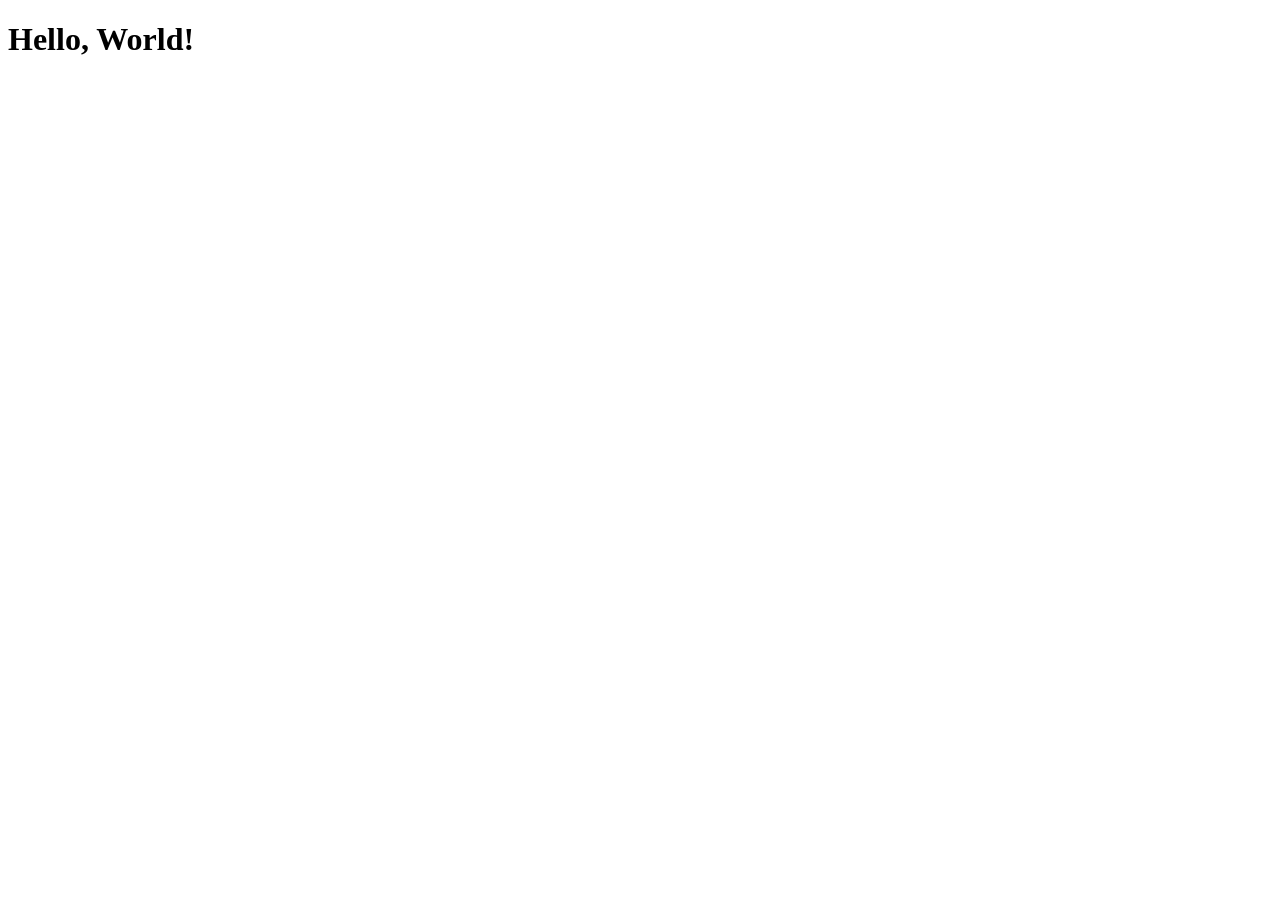
==== index.html @ e4ac460e "Initial commit" ====
<!DOCTYPE html>
<html lang="en">
<head>
    <meta charset="UTF-8">
    <meta name="viewport" content="width=device-width, initial-scale=1.0">
    <title>Document</title>
</head>
<body>
    <h1>Hello, World!</h1>
    
</body>
</html>
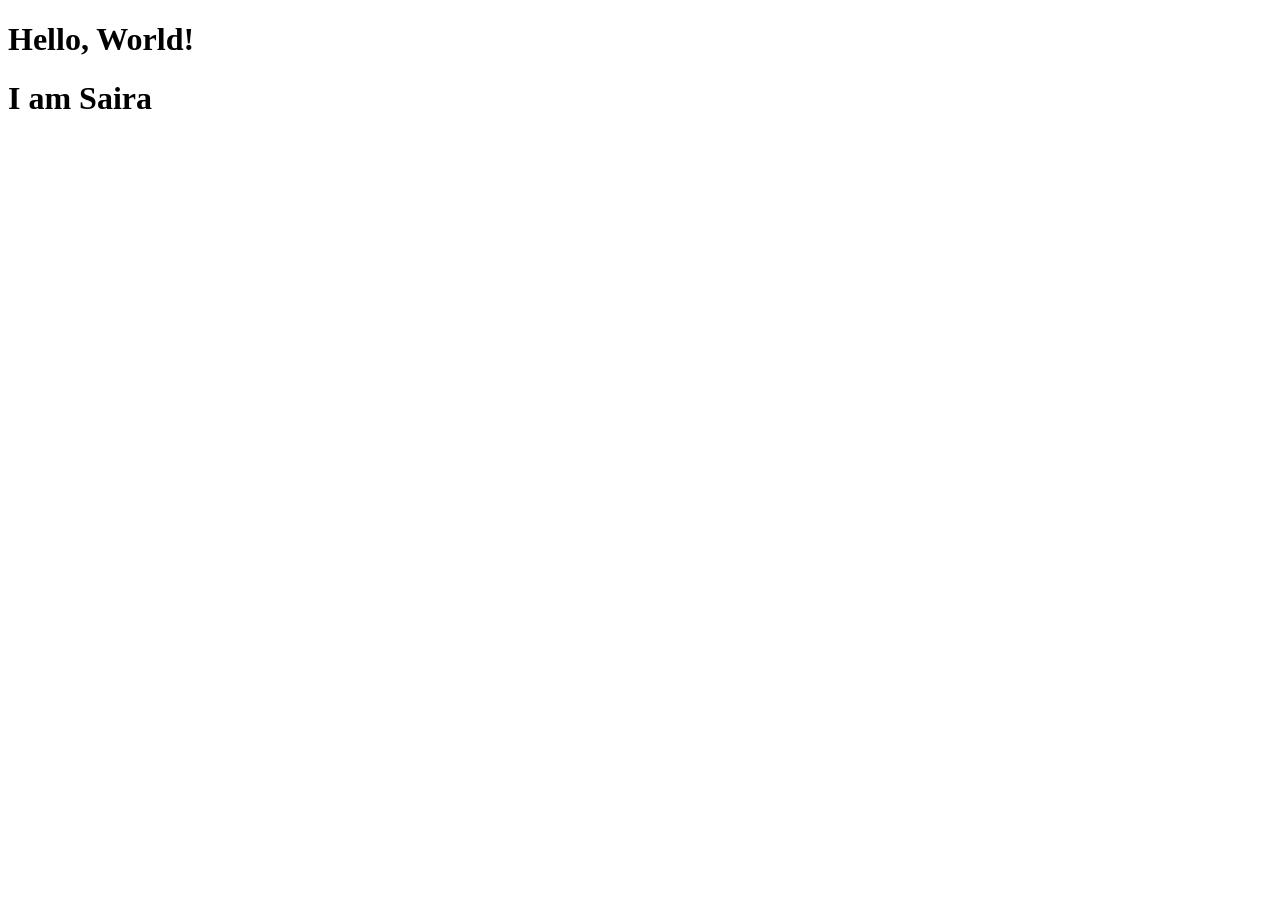
==== commit bd400d9f: "added an element on index.html" ====
--- a/index.html
+++ b/index.html
@@ -7,6 +7,7 @@
 </head>
 <body>
     <h1>Hello, World!</h1>
+    <h1>I am Saira</h1>
     
 </body>
 </html>
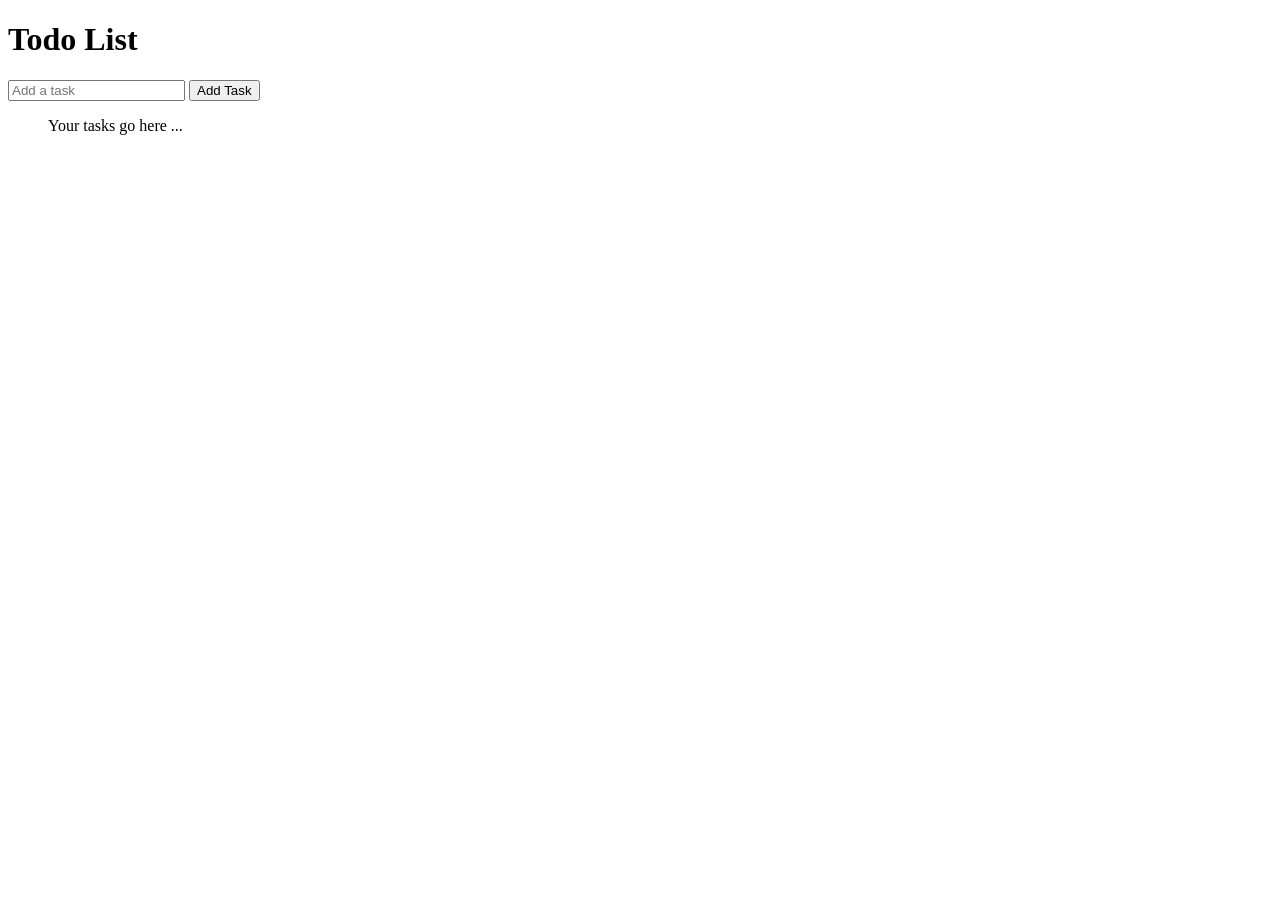
==== commit 94e835e5: "Repository changes" ====
--- a/index.html
+++ b/index.html
@@ -6,8 +6,92 @@
     <title>Document</title>
 </head>
 <body>
-    <h1>Hello, World!</h1>
-    <h1>I am Saira</h1>
+
+    <h1>Todo List</h1>
+    <input type="text"
+    id="taskInput"
+    placeholder="Add a task"
+    />
     
+    <button onclick="addTask()">Add Task</button>
+    <ul id="taskList">Your tasks go here ...</ul>
+
+    <script>
+function getTaskText() {
+   const input = document.getElementById('taskInput');
+   const text = input.value.trim();
+
+   console.log("The input value is: " + input.value);
+   return text;
+}
+function addTask(){
+    const taskText = getTaskText();
+    addTaskItem(taskText);
+}
+function addTaskItem(taskItemText){
+    const li = document.createElement("li");
+    const taskSpan = document.createElement("span");
+    taskSpan.textContent = taskItemText;
+    li.appendChild(taskSpan);
+
+    document.getElementById("taskList").appendChild(li);
+
+     const doneBtn = createDoneButton(li);
+    li.appendChild(doneBtn);
+      const editBtn = createEditBtn(li, taskSpan);
+        li.appendChild(editBtn);
+        const deleteBtn = createDeleteBtn(li, taskSpan);
+        li.appendChild(deleteBtn);
+
+
+}
+    function createDoneButton(li){
+    const doneBtn = document.createElement("button");
+     doneBtn.textContent = "Done";
+
+     doneBtn.onclick = () => {
+        console.log(li);
+        li.classList.add("done");
+        const buttons = li.querySelectorAll("button");
+
+        buttons.forEach(btn => {
+            btn.disabled = true;
+        });
+        console.log("Task Completed: " + li.textContent + " at " + new Date());
+     };
+     return doneBtn;
+}
+ function createEditBtn(li,taskSpan){
+        const editBtn = document.createElement("button");
+        editBtn.textContent = "Edit";
+        editBtn.style.marginLeft = "8px"; 
+        editBtn.onclick = () => handleEdit(li);
+        return editBtn;   
+        }
+        function handleEdit(li){
+        const currentText = li.firstChild.textContent.trim();
+        const newText = prompt("Edit task", currentText);
+        if (newText !== null && newText.trim() !== "") {
+            li.firstChild.textContent = newText.trim();
+            alert("Updated Task");
+        }else{
+            alert("No changes made"); 
+        }
+    }
+       function createDeleteBtn(li,taskSpan){
+        const deleteBtn = document.createElement("button");
+        deleteBtn.textContent = "Delete";
+        deleteBtn.style.marginLeft = "8px"; 
+        deleteBtn.onclick = () => handleDeleteClick(li);
+        return deleteBtn;   
+        }
+        function handleDeleteClick(li){
+            li.remove();
+            alert("task deleted");
+            }
+
+
+    </script>
+
 </body>
 </html>
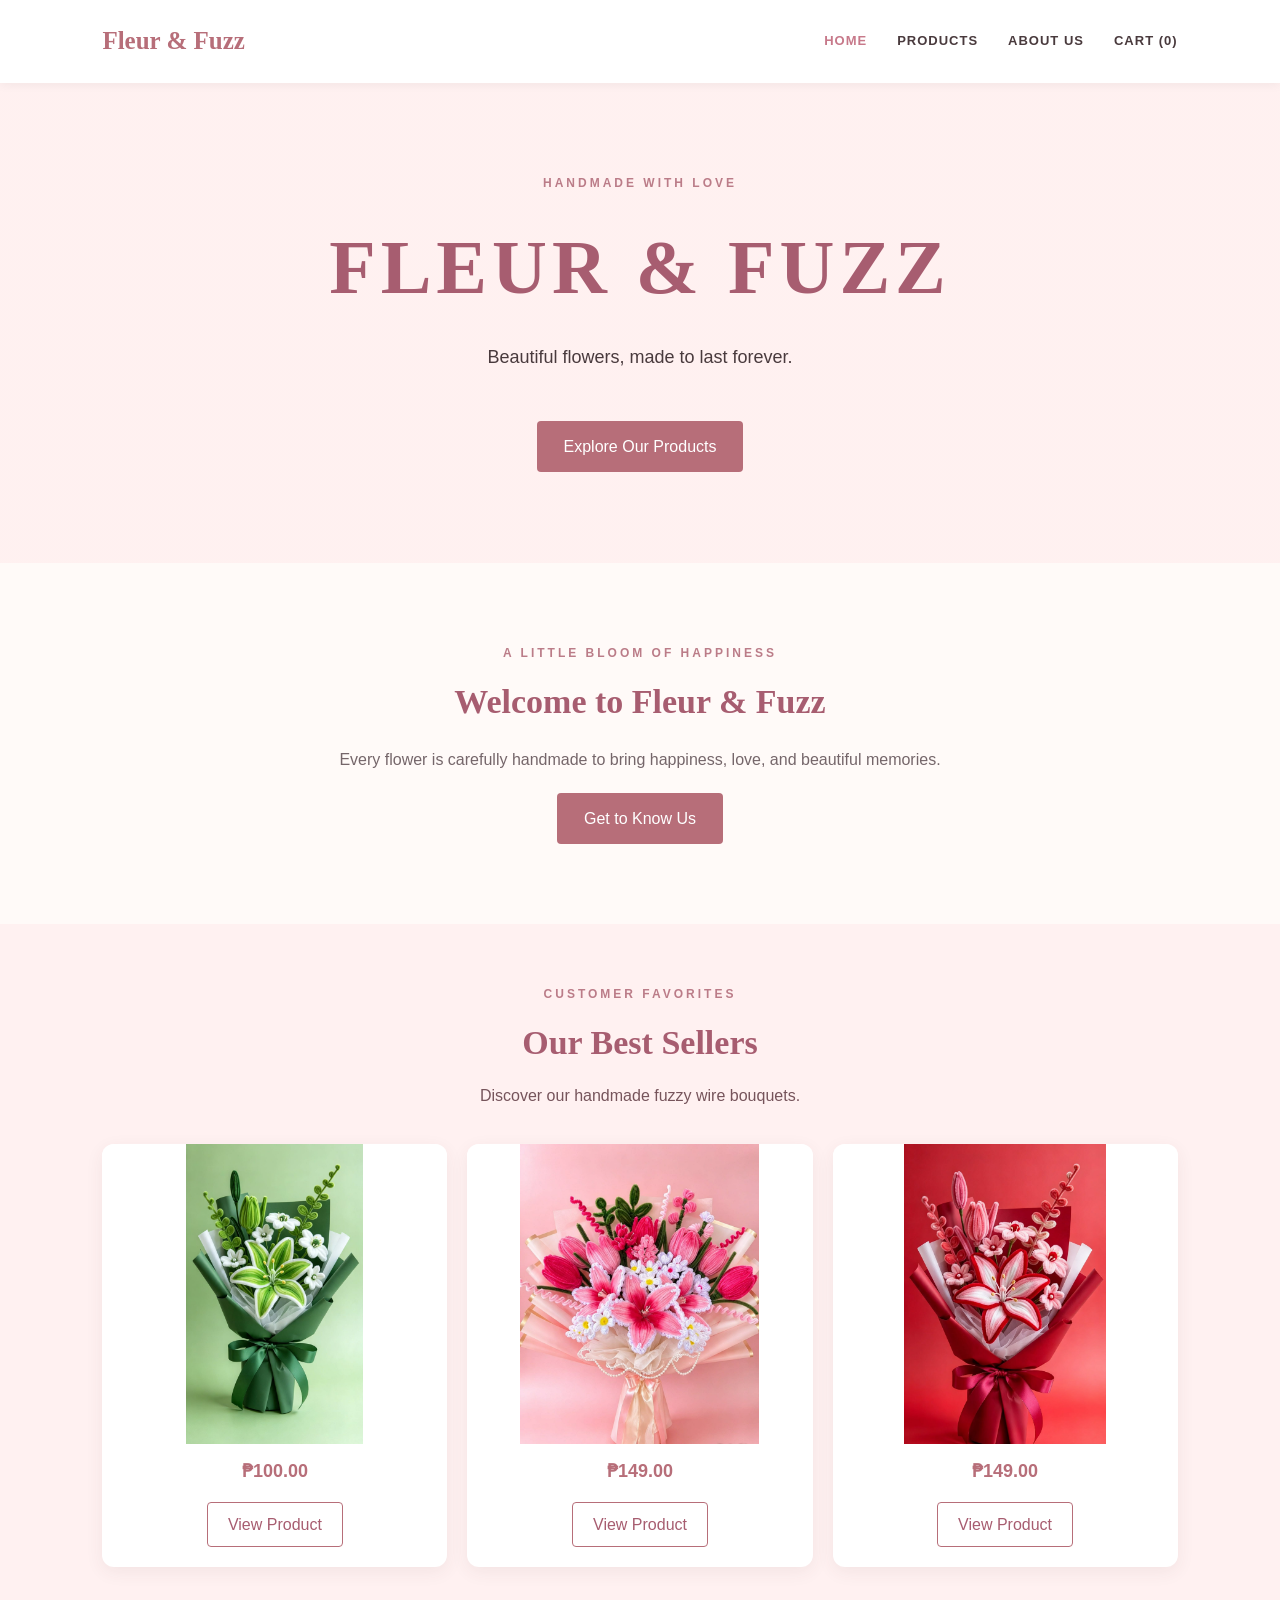
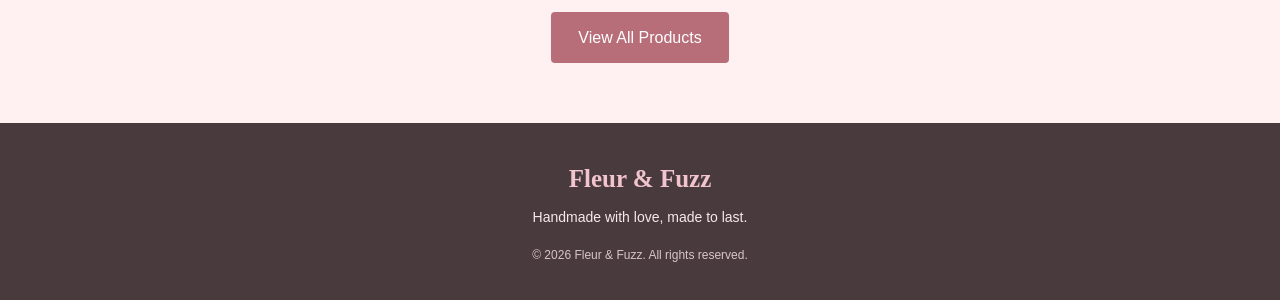
==== commit 6a838512: "Added Website" ====
--- a/index.html
+++ b/index.html
@@ -3,95 +3,116 @@
 <head>
     <meta charset="UTF-8">
     <meta name="viewport" content="width=device-width, initial-scale=1.0">
-    <title>Document</title>
+    <title>Fleur & Fuzz | Home</title>
+    <link rel="stylesheet" href="style.css">
 </head>
 <body>
 
-    <h1>Todo List</h1>
-    <input type="text"
-    id="taskInput"
-    placeholder="Add a task"
-    />
-    
-    <button onclick="addTask()">Add Task</button>
-    <ul id="taskList">Your tasks go here ...</ul>
+    <!-- Navigation Bar -->
+    <nav class="navbar">
+        <a href="index.html" class="logo">Fleur & Fuzz</a>
 
-    <script>
-function getTaskText() {
-   const input = document.getElementById('taskInput');
-   const text = input.value.trim();
+        <div class="nav-links">
+            <a href="index.html" class="active">HOME</a>
+            <a href="products.html">PRODUCTS</a>
+            <a href="about.html">ABOUT US</a>
+             <a href="cart.html">CART (<span class="cart-count">0</span>)</a>
+        </div>
+    </nav>
 
-   console.log("The input value is: " + input.value);
-   return text;
-}
-function addTask(){
-    const taskText = getTaskText();
-    addTaskItem(taskText);
-}
-function addTaskItem(taskItemText){
-    const li = document.createElement("li");
-    const taskSpan = document.createElement("span");
-    taskSpan.textContent = taskItemText;
-    li.appendChild(taskSpan);
+    <!-- Home Header -->
+    <header class="hero">
+        <div class="hero-content">
+            <p class="subtitle">HANDMADE WITH LOVE</p>
+            <h1>FLEUR & FUZZ</h1>
+            <p>Beautiful flowers, made to last forever.</p>
+            <a href="products.html" class="btn">
+                Explore Our Products
+            </a>
+        </div>
+    </header>
 
-    document.getElementById("taskList").appendChild(li);
+    <!-- Welcome Section -->
+    <section class="welcome">
+        <p class="subtitle">A LITTLE BLOOM OF HAPPINESS</p>
+        <h2>Welcome to Fleur & Fuzz</h2>
 
-     const doneBtn = createDoneButton(li);
-    li.appendChild(doneBtn);
-      const editBtn = createEditBtn(li, taskSpan);
-        li.appendChild(editBtn);
-        const deleteBtn = createDeleteBtn(li, taskSpan);
-        li.appendChild(deleteBtn);
+        <p>
+            Every flower is carefully handmade to bring happiness,
+            love, and beautiful memories.
+        </p>
 
+        <a href="about.html" class="btn">Get to Know Us</a>
+    </section>
 
-}
-    function createDoneButton(li){
-    const doneBtn = document.createElement("button");
-     doneBtn.textContent = "Done";
+    <!-- Best Sellers -->
+    <section class="best-sellers">
+        <p class="subtitle">CUSTOMER FAVORITES</p>
+        <h2>Our Best Sellers</h2>
 
-     doneBtn.onclick = () => {
-        console.log(li);
-        li.classList.add("done");
-        const buttons = li.querySelectorAll("button");
+        <p class="section-description">
+            Discover our handmade fuzzy wire bouquets.
+        </p>
 
-        buttons.forEach(btn => {
-            btn.disabled = true;
-        });
-        console.log("Task Completed: " + li.textContent + " at " + new Date());
-     };
-     return doneBtn;
-}
- function createEditBtn(li,taskSpan){
-        const editBtn = document.createElement("button");
-        editBtn.textContent = "Edit";
-        editBtn.style.marginLeft = "8px"; 
-        editBtn.onclick = () => handleEdit(li);
-        return editBtn;   
-        }
-        function handleEdit(li){
-        const currentText = li.firstChild.textContent.trim();
-        const newText = prompt("Edit task", currentText);
-        if (newText !== null && newText.trim() !== "") {
-            li.firstChild.textContent = newText.trim();
-            alert("Updated Task");
-        }else{
-            alert("No changes made"); 
-        }
-    }
-       function createDeleteBtn(li,taskSpan){
-        const deleteBtn = document.createElement("button");
-        deleteBtn.textContent = "Delete";
-        deleteBtn.style.marginLeft = "8px"; 
-        deleteBtn.onclick = () => handleDeleteClick(li);
-        return deleteBtn;   
-        }
-        function handleDeleteClick(li){
-            li.remove();
-            alert("task deleted");
-            }
+        <div class="product-container">
 
+            <div class="product-card">
+                <img
+                    src="images/biggreen.jpg" alt="Big Green Bouquet">
+                    
 
-    </script>
+               
+                
+                <p class="price">₱100.00</p>
+
+                <a href="products.html" class="product-btn">
+                    View Product
+                </a>
+            </div>
+
+            <div class="product-card">
+                <img
+                    src="images/bigpink.jpg"  alt="Big Pink Bouquet">
+                   
+
+                
+                
+                <p class="price">₱149.00</p>
+
+                <a href="products.html" class="product-btn">
+                    View Product
+                </a>
+            </div>
+
+            <div class="product-card">
+                <img
+                    src="images/bigred.jpg"   alt="Big Red Bouquet">
+                    
+
+                
+                
+                <p class="price">₱149.00</p>
+
+                <a href="products.html" class="product-btn">
+                    View Product
+                </a>
+            </div>
+
+        </div>
+
+        <a href="products.html" class="btn">
+            View All Products
+        </a>
+    </section>
+
+    <!-- Footer -->
+    <footer>
+        <h3>Fleur & Fuzz</h3>
+        <p>Handmade with love, made to last.</p>
+        <p class="copyright">
+            © 2026 Fleur & Fuzz. All rights reserved.
+        </p>
+    </footer>
 
 </body>
 </html>
--- a/style.css
+++ b/style.css
@@ -0,0 +1,582 @@
+/* ========================================
+   GENERAL
+======================================== */
+* {
+    margin: 0;
+    padding: 0;
+    box-sizing: border-box;
+}
+
+body {
+    font-family: Arial, Helvetica, sans-serif;
+    background-color: #fffaf8;
+    color: #493a3d;
+    line-height: 1.7;
+}
+
+a {
+    text-decoration: none;
+}
+
+/* ========================================
+   NAVIGATION BAR
+======================================== */
+.navbar {
+    display: flex;
+    justify-content: space-between;
+    align-items: center;
+    padding: 20px 8%;
+    background-color: white;
+    box-shadow: 0 2px 10px rgba(0, 0, 0, 0.05);
+    position: sticky;
+    top: 0;
+    z-index: 100;
+}
+
+.logo {
+    font-family: Georgia, serif;
+    font-size: 25px;
+    font-weight: bold;
+    color: #b76e79;
+}
+
+.nav-links {
+    display: flex;
+    gap: 30px;
+}
+
+.nav-links a {
+    color: #493a3d;
+    font-size: 13px;
+    font-weight: bold;
+    letter-spacing: 1px;
+    transition: color 0.3s;
+}
+
+.nav-links a:hover,
+.nav-links a.active {
+    color: #c7798a;
+}
+
+/* ========================================
+   HOME HEADER
+======================================== */
+.hero {
+    min-height: 480px;
+    display: flex;
+    justify-content: center;
+    align-items: center;
+    text-align: center;
+    padding: 60px 20px;
+    background:
+        linear-gradient(
+            rgba(255, 239, 239, 0.85),
+            rgba(255, 239, 239, 0.85)
+        ),
+        url("https://images.unsplash.com/photo-1490750967868-88aa4486c946?auto=format&fit=crop&w=1600&q=80");
+    background-size: cover;
+    background-position: center;
+}
+
+.hero h1 {
+    font-family: Georgia, serif;
+    font-size: clamp(42px, 7vw, 76px);
+    letter-spacing: 5px;
+    color: #a75d70;
+    margin: 10px 0;
+}
+
+.hero-content > p:not(.subtitle) {
+    font-size: 18px;
+    margin-bottom: 28px;
+}
+
+/* SUBTITLE */
+.subtitle {
+    color: #bb7c88;
+    font-size: 12px;
+    letter-spacing: 3px;
+    font-weight: bold;
+    text-transform: uppercase;
+}
+
+/* ========================================
+   BUTTONS
+======================================== */
+.btn {
+    display: inline-block;
+    background-color: #b76e79;
+    color: white;
+    padding: 12px 27px;
+    border-radius: 4px;
+    margin-top: 20px;
+    transition: 0.3s;
+}
+
+.btn:hover {
+    background-color: #965363;
+}
+
+/* ========================================
+   WELCOME SECTION
+======================================== */
+.welcome {
+    text-align: center;
+    padding: 80px 20px;
+    max-width: 850px;
+    margin: auto;
+}
+
+.welcome h2,
+.best-sellers h2,
+.about-content h2 {
+    font-family: Georgia, serif;
+    font-size: 34px;
+    color: #a75d70;
+    margin: 10px 0 15px;
+}
+
+.welcome p:not(.subtitle) {
+    color: #75666a;
+}
+
+/* ========================================
+   BEST SELLERS AND PRODUCTS
+======================================== */
+.best-sellers {
+    text-align: center;
+    padding: 60px 8%;
+    background-color: #fff1f1;
+}
+
+.section-description {
+    margin-bottom: 35px;
+    color: #75666a;
+}
+
+.product-container {
+    display: grid;
+    grid-template-columns: repeat(3, minmax(0, 1fr));
+    gap: 20px;
+    max-width: 1100px;
+    margin: 25px auto;
+}
+
+.product-card,
+.best-seller-card {
+    height: 100%;
+    overflow: hidden;
+    background-color: #ffffff;
+    border-radius: 12px;
+    box-shadow: 0 5px 18px rgba(90, 50, 60, 0.07);
+    transition: transform 0.3s, box-shadow 0.3s;
+}
+
+.product-card:hover,
+.best-seller-card:hover {
+    transform: translateY(-5px);
+    box-shadow: 0 10px 25px rgba(90, 50, 60, 0.12);
+}
+
+/* PRODUCT IMAGES
+   Full image visible, same portrait-sized image area */
+.product-card img,
+.best-seller-card img {
+    width: 100%;
+    height: 300px;
+    object-fit: contain;
+    object-position: center;
+    display: block;
+    background-color: #ffffff;
+}
+
+.product-card h3,
+.best-seller-card h3 {
+    font-family: Georgia, serif;
+    font-size: 20px;
+    margin: 15px 12px 8px;
+    color: #a75d70;
+}
+
+.product-card p,
+.best-seller-card p {
+    font-size: 14px;
+    color: #75666a;
+    padding: 0 15px;
+}
+
+.product-card .price,
+.best-seller-card .price {
+    color: #b76e79;
+    font-size: 18px;
+    font-weight: bold;
+    margin-top: 12px;
+}
+
+.product-btn {
+    display: inline-block;
+    color: #a75d70;
+    border: 1px solid #b76e79;
+    padding: 8px 20px;
+    margin: 15px 0 20px;
+    border-radius: 4px;
+    transition: 0.3s;
+}
+
+.product-btn:hover {
+    background-color: #b76e79;
+    color: white;
+}
+
+/* CATEGORY HEADINGS */
+.best-sellers > .subtitle {
+    margin-bottom: 8px;
+}
+
+.best-sellers > h2 {
+    margin-bottom: 10px;
+}
+
+/* BIG BLOSSOMS CATEGORY */
+.big-blossoms {
+    background-color: #fffaf8;
+    padding-top: 75px;
+    padding-bottom: 75px;
+}
+
+/* ========================================
+   PRODUCTS AND ABOUT PAGE HEADERS
+======================================== */
+.page-header {
+    text-align: center;
+    padding: 75px 20px;
+    background-color: #fbe8e9;
+}
+
+.page-header h1 {
+    font-family: Georgia, serif;
+    font-size: 45px;
+    color: #a75d70;
+    margin: 10px 0;
+}
+
+/* ========================================
+   ABOUT US
+======================================== */
+.about-section {
+    display: flex;
+    align-items: center;
+    gap: 55px;
+    padding: 75px 8%;
+    max-width: 1250px;
+    margin: auto;
+}
+
+.about-image,
+.about-content {
+    flex: 1;
+    min-width: 0;
+}
+
+.about-image img {
+    width: 100%;
+    max-height: 450px;
+    object-fit: cover;
+    border-radius: 8px;
+}
+
+.about-content p:not(.subtitle) {
+    margin-bottom: 15px;
+    color: #75666a;
+}
+
+/* ========================================
+   MISSION AND VISION
+======================================== */
+.mission-section {
+    display: grid;
+    grid-template-columns: repeat(2, minmax(0, 1fr));
+    gap: 30px;
+    padding: 60px 8%;
+    background-color: #fff1f1;
+    text-align: center;
+}
+
+.mission-section h2 {
+    font-family: Georgia, serif;
+    color: #a75d70;
+    margin-bottom: 12px;
+}
+
+.mission-section p {
+    color: #75666a;
+}
+
+/* ========================================
+   CONTACT AND LOCATION SECTION
+======================================== */
+.contact-location,
+.location-section {
+    padding: 60px 5%;
+    background-color: #fff1f1;
+    text-align: center;
+}
+
+.section-label,
+.location-label {
+    color: #b45d70;
+    font-size: 13px;
+    font-weight: bold;
+    letter-spacing: 3px;
+}
+
+.contact-location h2,
+.location-section h2 {
+    color: #b45d70;
+    font-size: 32px;
+    margin: 12px 0;
+}
+
+.section-description {
+    color: #76545b;
+    line-height: 1.7;
+    margin-bottom: 35px;
+}
+
+/* Map on the left, contact card on the right */
+.contact-container {
+    display: grid;
+    grid-template-columns: 1.2fr 1fr;
+    gap: 30px;
+    max-width: 1200px;
+    width: 100%;
+    margin: 30px auto;
+    text-align: left;
+    align-items: stretch;
+}
+
+/* GOOGLE MAP */
+.map-container {
+    width: 100%;
+    max-width: none;
+    min-width: 0;
+    margin: 0;
+    padding: 0;
+    overflow: hidden;
+    border-radius: 15px;
+    box-shadow: 0 5px 20px rgba(0, 0, 0, 0.1);
+    line-height: 0;
+}
+
+.map-container iframe {
+      width: 100%;
+    height: 450px;
+    display: block;
+    border: 0;
+    margin: 0;
+}
+
+/* CONTACT INFORMATION CARD */
+.contact-card {
+    width: 100%;
+    max-width: none;
+    box-sizing: border-box;
+    align-self: center;
+    background-color: #ffffff;
+    padding: 30px;
+    border-radius: 15px;
+    box-shadow: 0 5px 20px rgba(0, 0, 0, 0.06);
+}
+
+.contact-card h3 {
+    color: #b45d70;
+    font-size: 25px;
+    margin-top: 0;
+}
+
+.contact-card > p {
+    color: #76545b;
+    line-height: 1.7;
+}
+
+.contact-item {
+    display: flex;
+    align-items: flex-start;
+    gap: 12px;
+    margin: 24px 0;
+}
+
+.contact-item span {
+    font-size: 23px;
+}
+
+.contact-item h4 {
+    color: #b45d70;
+    margin: 0 0 6px;
+}
+
+.contact-item p {
+    color: #76545b;
+    margin: 0;
+    line-height: 1.6;
+    overflow-wrap: anywhere;
+}
+
+/* CONTACT BUTTON */
+.contact-button {
+    display: inline-block;
+    padding: 12px 22px;
+    border: 1px solid #b45d70;
+    border-radius: 6px;
+    color: #b45d70;
+    text-decoration: none;
+    margin-top: 10px;
+    transition: 0.3s;
+}
+
+.contact-button:hover {
+    background-color: #b45d70;
+    color: #ffffff;
+}
+
+/* ========================================
+   FOOTER
+======================================== */
+footer {
+    background-color: #493a3d;
+    color: white;
+    text-align: center;
+    padding: 35px 20px;
+}
+
+footer h3 {
+    font-family: Georgia, serif;
+    font-size: 25px;
+    color: #f2c5ce;
+    margin-bottom: 5px;
+}
+
+footer p {
+    font-size: 14px;
+    color: #f6e9eb;
+}
+
+footer .copyright {
+    margin-top: 15px;
+    font-size: 12px;
+    color: #d8c5c9;
+}
+
+/* ========================================
+   RESPONSIVE DESIGN: TABLETS AND PHONES
+======================================== */
+@media (max-width: 768px) {
+    /* Navigation */
+    .navbar {
+        flex-direction: column;
+        gap: 12px;
+        padding: 18px 12px;
+    }
+
+    .nav-links {
+        gap: 18px;
+        flex-wrap: wrap;
+        justify-content: center;
+    }
+
+    .nav-links a {
+        font-size: 11px;
+    }
+
+    /* Home */
+    .hero {
+        min-height: 380px;
+    }
+
+    .hero h1 {
+        letter-spacing: 2px;
+    }
+
+    .welcome {
+        padding: 55px 20px;
+    }
+
+    .welcome h2,
+    .best-sellers h2,
+    .about-content h2 {
+        font-size: 28px;
+    }
+
+    /* Product cards */
+    .product-container {
+        grid-template-columns: repeat(2, minmax(0, 1fr));
+        gap: 15px;
+    }
+
+    .product-card img,
+    .best-seller-card img {
+        height: 3000px;
+    }
+
+    .product-card h3,
+    .best-seller-card h3 {
+        font-size: 17px;
+    }
+
+    .big-blossoms {
+        padding-top: 20px;
+        padding-bottom: 20px;
+    }
+
+    /* About Us */
+    .about-section {
+        flex-direction: column;
+        gap: 30px;
+        padding: 45px 7%;
+    }
+
+    .mission-section {
+        grid-template-columns: 1fr;
+        padding: 45px 7%;
+    }
+
+    .page-header h1 {
+        font-size: 35px;
+    }
+
+    /* Contact section */
+    .contact-location,
+    .location-section {
+        padding: 40px 5%;
+    }
+
+    .contact-location h2,
+    .location-section h2 {
+        font-size: 28px;
+    }
+
+    .contact-container {
+        grid-template-columns: 1fr;
+        gap: 20px;
+    }
+
+    .map-container iframe {
+        height: 320px;
+    }
+
+    .contact-card {
+        padding: 25px;
+    }
+}
+
+/* SMALL PHONES */
+@media (max-width: 450px) {
+    .product-container {
+        grid-template-columns: 1fr;
+    }
+
+    .product-card img,
+    .best-seller-card img {
+        height: 200px;
+    }
+}
